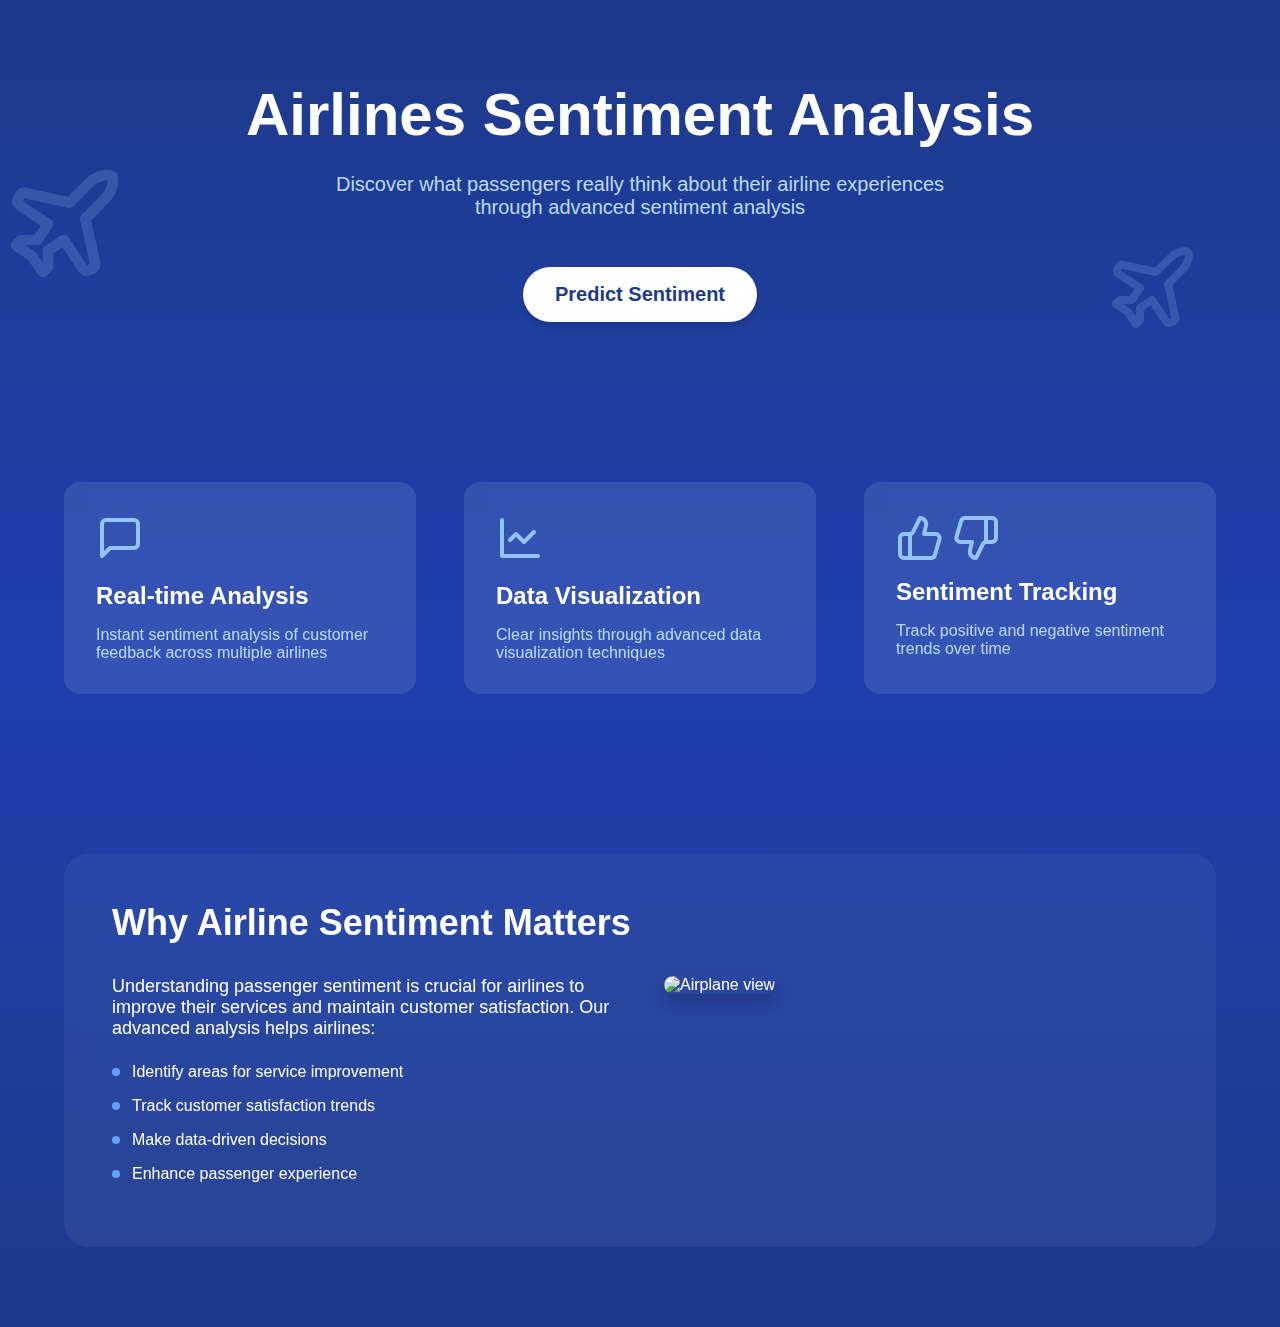
==== template/index.html @ ba4dd28b "sss" ====
<!DOCTYPE html>
<html lang="en">
  <head>
    <meta charset="UTF-8" />
    <meta name="viewport" content="width=device-width, initial-scale=1.0" />
    <title>Airlines Sentiment Analysis</title>
    <link rel="stylesheet" href="styles.css" />
  </head>
  <body>
    <div class="min-h-screen">
      <!-- Hero Section with Animated Plane -->
      <div class="hero-section">
        <div class="plane-container">
          <div class="plane plane-1">
            <svg
              xmlns="http://www.w3.org/2000/svg"
              width="128"
              height="128"
              viewBox="0 0 24 24"
              fill="none"
              stroke="currentColor"
              stroke-width="2"
              stroke-linecap="round"
              stroke-linejoin="round"
            >
              <path
                d="M17.8 19.2 16 11l3.5-3.5C21 6 21.5 4 21 3c-1-.5-3 0-4.5 1.5L13 8 4.8 6.2c-.5-.1-.9.1-1.1.5l-.3.5c-.2.5-.1 1 .3 1.3L9 12l-2 3H4l-1 1 3 2 2 3 1-1v-3l3-2 3.5 5.3c.3.4.8.5 1.3.3l.5-.2c.4-.3.6-.7.5-1.2z"
              />
            </svg>
          </div>
          <div class="plane plane-2">
            <svg
              xmlns="http://www.w3.org/2000/svg"
              width="96"
              height="96"
              viewBox="0 0 24 24"
              fill="none"
              stroke="currentColor"
              stroke-width="2"
              stroke-linecap="round"
              stroke-linejoin="round"
            >
              <path
                d="M17.8 19.2 16 11l3.5-3.5C21 6 21.5 4 21 3c-1-.5-3 0-4.5 1.5L13 8 4.8 6.2c-.5-.1-.9.1-1.1.5l-.3.5c-.2.5-.1 1 .3 1.3L9 12l-2 3H4l-1 1 3 2 2 3 1-1v-3l3-2 3.5 5.3c.3.4.8.5 1.3.3l.5-.2c.4-.3.6-.7.5-1.2z"
              />
            </svg>
          </div>
        </div>

        <div class="container hero-content">
          <h1 class="fade-in">Airlines Sentiment Analysis</h1>
          <p class="fade-in-delayed">
            Discover what passengers really think about their airline
            experiences through advanced sentiment analysis
          </p>
          <button class="pulse-slow">Predict Sentiment</button>
        </div>
      </div>

      <!-- Features Grid -->
      <div class="container features-grid">
        <div class="feature-card">
          <svg
            class="icon"
            xmlns="http://www.w3.org/2000/svg"
            width="48"
            height="48"
            viewBox="0 0 24 24"
            fill="none"
            stroke="currentColor"
            stroke-width="2"
            stroke-linecap="round"
            stroke-linejoin="round"
          >
            <path
              d="M21 15a2 2 0 0 1-2 2H7l-4 4V5a2 2 0 0 1 2-2h14a2 2 0 0 1 2 2z"
            />
          </svg>
          <h3>Real-time Analysis</h3>
          <p>
            Instant sentiment analysis of customer feedback across multiple
            airlines
          </p>
        </div>

        <div class="feature-card">
          <svg
            class="icon"
            xmlns="http://www.w3.org/2000/svg"
            width="48"
            height="48"
            viewBox="0 0 24 24"
            fill="none"
            stroke="currentColor"
            stroke-width="2"
            stroke-linecap="round"
            stroke-linejoin="round"
          >
            <path d="M3 3v18h18" />
            <path d="m19 9-5 5-4-4-3 3" />
          </svg>
          <h3>Data Visualization</h3>
          <p>Clear insights through advanced data visualization techniques</p>
        </div>

        <div class="feature-card">
          <div class="thumbs-container">
            <svg
              class="icon thumbs-up"
              xmlns="http://www.w3.org/2000/svg"
              width="48"
              height="48"
              viewBox="0 0 24 24"
              fill="none"
              stroke="currentColor"
              stroke-width="2"
              stroke-linecap="round"
              stroke-linejoin="round"
            >
              <path d="M7 10v12" />
              <path
                d="M15 5.88 14 10h5.83a2 2 0 0 1 1.92 2.56l-2.33 8A2 2 0 0 1 17.5 22H4a2 2 0 0 1-2-2v-8a2 2 0 0 1 2-2h2.76a2 2 0 0 0 1.79-1.11L12 2h0a3.13 3.13 0 0 1 3 3.88Z"
              />
            </svg>
            <svg
              class="icon thumbs-down"
              xmlns="http://www.w3.org/2000/svg"
              width="48"
              height="48"
              viewBox="0 0 24 24"
              fill="none"
              stroke="currentColor"
              stroke-width="2"
              stroke-linecap="round"
              stroke-linejoin="round"
            >
              <path d="M17 14V2" />
              <path
                d="M9 18.12 10 14H4.17a2 2 0 0 1-1.92-2.56l2.33-8A2 2 0 0 1 6.5 2H20a2 2 0 0 1 2 2v8a2 2 0 0 1-2 2h-2.76a2 2 0 0 0-1.79 1.11L12 22h0a3.13 3.13 0 0 1-3-3.88Z"
              />
            </svg>
          </div>
          <h3>Sentiment Tracking</h3>
          <p>Track positive and negative sentiment trends over time</p>
        </div>
      </div>

      <!-- Info Section -->
      <div class="container info-section">
        <div class="info-content">
          <h2>Why Airline Sentiment Matters</h2>
          <div class="info-grid">
            <div class="info-text">
              <p>
                Understanding passenger sentiment is crucial for airlines to
                improve their services and maintain customer satisfaction. Our
                advanced analysis helps airlines:
              </p>
              <ul>
                <li>
                  <div class="bullet"></div>
                  Identify areas for service improvement
                </li>
                <li>
                  <div class="bullet"></div>
                  Track customer satisfaction trends
                </li>
                <li>
                  <div class="bullet"></div>
                  Make data-driven decisions
                </li>
                <li>
                  <div class="bullet"></div>
                  Enhance passenger experience
                </li>
              </ul>
            </div>
            <div class="info-image">
              <img
                src="https://images.unsplash.com/photo-1436491865332-7a61a109cc05?auto=format&fit=crop&w=800"
                alt="Airplane view"
              />
            </div>
          </div>
        </div>
      </div>
    </div>
  </body>
</html>
---- template/styles.css ----
/* Base styles */
* {
    margin: 0;
    padding: 0;
    box-sizing: border-box;
}

body {
    font-family: -apple-system, BlinkMacSystemFont, "Segoe UI", Roboto, Helvetica, Arial, sans-serif;
    min-height: 100vh;
    background: linear-gradient(to bottom, #1e3a8a, #1e40af, #1e3a8a);
    color: white;
}

.container {
    max-width: 1200px;
    margin: 0 auto;
    padding: 0 24px;
}

/* Hero Section */
.hero-section {
    position: relative;
    overflow: hidden;
    padding: 80px 0;
}

.plane-container {
    position: absolute;
    width: 100%;
    height: 100%;
}

.plane {
    position: absolute;
    opacity: 0.2;
    color: #93c5fd;
}

.plane-1 {
    top: 80px;
    left: 0;
    animation: float 6s ease-in-out infinite;
}

.plane-2 {
    top: 160px;
    right: 80px;
    animation: float 6s ease-in-out infinite;
    animation-delay: 2s;
}

.hero-content {
    position: relative;
    text-align: center;
}

.hero-content h1 {
    font-size: 3.75rem;
    font-weight: bold;
    margin-bottom: 1.5rem;
    animation: fadeIn 1s ease-out forwards;
}

.hero-content p {
    font-size: 1.25rem;
    color: #bfdbfe;
    max-width: 42rem;
    margin: 0 auto 3rem;
    animation: fadeIn 1s ease-out forwards;
    animation-delay: 0.5s;
}

.hero-content button {
    background: white;
    color: #1e3a8a;
    padding: 1rem 2rem;
    border: none;
    border-radius: 9999px;
    font-size: 1.25rem;
    font-weight: bold;
    cursor: pointer;
    transition: all 0.3s;
    box-shadow: 0 4px 6px rgba(0, 0, 0, 0.1);
    animation: pulse 3s cubic-bezier(0.4, 0, 0.6, 1) infinite;
}

.hero-content button:hover {
    background: #f3f4f6;
    box-shadow: 0 8px 12px rgba(0, 0, 0, 0.2);
}

/* Features Grid */
.features-grid {
    display: grid;
    grid-template-columns: repeat(auto-fit, minmax(300px, 1fr));
    gap: 3rem;
    padding: 80px 24px;
}

.feature-card {
    background: rgba(255, 255, 255, 0.1);
    backdrop-filter: blur(8px);
    padding: 2rem;
    border-radius: 1rem;
    transition: transform 0.3s;
}

.feature-card:hover {
    transform: scale(1.05);
}

.feature-card .icon {
    color: #93c5fd;
    margin-bottom: 1rem;
}

.thumbs-container {
    display: flex;
    gap: 0.5rem;
}

.thumbs-up {
    color: #4ade80;
}

.thumbs-down {
    color: #f87171;
}

.feature-card h3 {
    font-size: 1.5rem;
    font-weight: bold;
    margin-bottom: 1rem;
}

.feature-card p {
    color: #bfdbfe;
}

/* Info Section */
.info-section {
    padding: 80px 24px;
}

.info-content {
    background: rgba(255, 255, 255, 0.05);
    backdrop-filter: blur(8px);
    border-radius: 1.5rem;
    padding: 3rem;
}

.info-content h2 {
    font-size: 2.25rem;
    font-weight: bold;
    margin-bottom: 2rem;
}

.info-grid {
    display: grid;
    grid-template-columns: repeat(auto-fit, minmax(300px, 1fr));
    gap: 3rem;
}

.info-text p {
    font-size: 1.125rem;
    margin-bottom: 1.5rem;
}

.info-text ul {
    list-style: none;
}

.info-text li {
    display: flex;
    align-items: center;
    gap: 0.75rem;
    margin-bottom: 1rem;
}

.bullet {
    width: 0.5rem;
    height: 0.5rem;
    background: #60a5fa;
    border-radius: 50%;
}

.info-image img {
    width: 100%;
    border-radius: 0.75rem;
    box-shadow: 0 8px 16px rgba(0, 0, 0, 0.2);
}

/* Animations */
@keyframes float {
    0%, 100% {
        transform: translateY(0) rotate(-10deg);
    }
    50% {
        transform: translateY(-20px) rotate(10deg);
    }
}

@keyframes fadeIn {
    from {
        opacity: 0;
        transform: translateY(20px);
    }
    to {
        opacity: 1;
        transform: translateY(0);
    }
}

@keyframes pulse {
    0%, 100% {
        opacity: 1;
        transform: scale(1);
    }
    50% {
        opacity: 0.9;
        transform: scale(1.05);
    }
}

/* Responsive Design */
@media (max-width: 768px) {
    .hero-content h1 {
        font-size: 2.5rem;
    }
    
    .hero-content p {
        font-size: 1.125rem;
    }
    
    .features-grid {
        grid-template-columns: 1fr;
    }
    
    .info-grid {
        grid-template-columns: 1fr;
    }
}
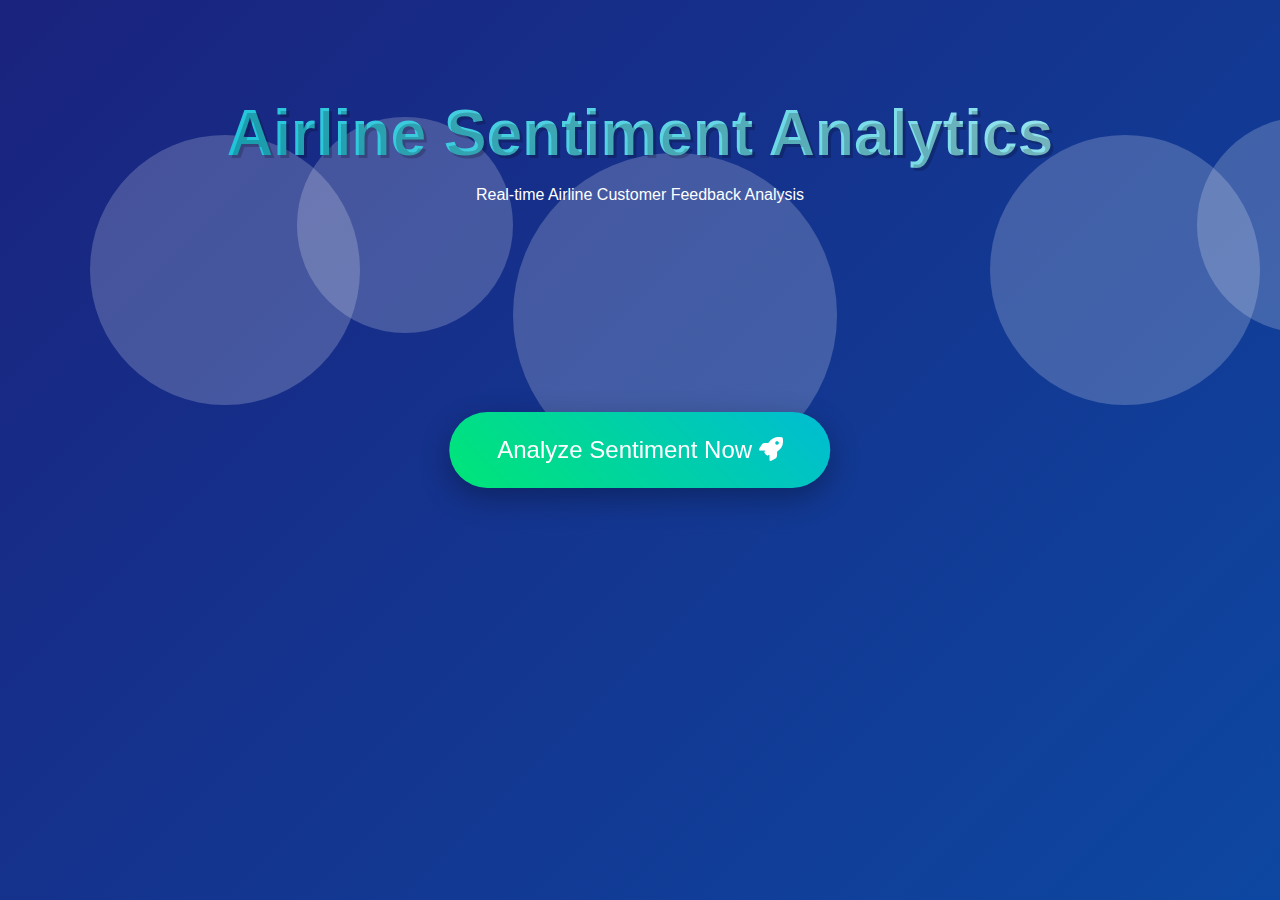
==== commit f19f1712: "dfghj" ====
--- a/template/index.html
+++ b/template/index.html
@@ -4,186 +4,144 @@
     <meta charset="UTF-8" />
     <meta name="viewport" content="width=device-width, initial-scale=1.0" />
     <title>Airlines Sentiment Analysis</title>
-    <link rel="stylesheet" href="styles.css" />
+    <link
+      rel="stylesheet"
+      href="https://cdnjs.cloudflare.com/ajax/libs/font-awesome/6.0.0/css/all.min.css"
+    />
+    <style>
+      * {
+        margin: 0;
+        padding: 0;
+        box-sizing: border-box;
+        font-family: "Segoe UI", sans-serif;
+      }
+
+      body {
+        background: linear-gradient(135deg, #1a237e, #0d47a1);
+        overflow-x: hidden;
+      }
+
+      .parallax-container {
+        height: 100vh;
+        position: relative;
+        overflow: hidden;
+      }
+
+      .clouds {
+        position: absolute;
+        width: 100%;
+        height: 100%;
+        background: url('data:image/svg+xml;utf8,<svg viewBox="0 0 100 100" xmlns="http://www.w3.org/2000/svg"><circle cx="25" cy="30" r="15" fill="%23ffffff" opacity="0.2"/><circle cx="45" cy="25" r="12" fill="%23ffffff" opacity="0.2"/><circle cx="75" cy="35" r="18" fill="%23ffffff" opacity="0.2"/></svg>');
+        animation: cloudMove 60s linear infinite;
+      }
+
+      @keyframes cloudMove {
+        0% {
+          transform: translateX(0);
+        }
+        100% {
+          transform: translateX(-50%);
+        }
+      }
+
+      .content {
+        position: relative;
+        z-index: 1;
+        padding: 2rem;
+        color: white;
+      }
+
+      header {
+        text-align: center;
+        padding: 4rem 0;
+        animation: fadeIn 1.5s ease-out;
+      }
+
+      h1 {
+        font-size: 4rem;
+        margin-bottom: 1rem;
+        text-shadow: 3px 3px 0 rgba(0, 0, 0, 0.2);
+        background: linear-gradient(45deg, #00bcd4, #b2ebf2);
+        -webkit-background-clip: text;
+        -webkit-text-fill-color: transparent;
+      }
+
+      .airplane {
+        position: absolute;
+        top: 30%;
+        left: -200px;
+        font-size: 5rem;
+        animation: fly 15s linear infinite;
+      }
+
+      @keyframes fly {
+        0% {
+          transform: translateX(-200px) translateY(0);
+        }
+        50% {
+          transform: translateX(150vw) translateY(-50px);
+        }
+        100% {
+          transform: translateX(150vw) translateY(0);
+        }
+      }
+
+      .predict-btn {
+        position: fixed;
+        top: 50%;
+        left: 50%;
+        transform: translate(-50%, -50%);
+        padding: 1.5rem 3rem;
+        font-size: 1.5rem;
+        background: linear-gradient(45deg, #00e676, #00bcd4);
+        border: none;
+        border-radius: 50px;
+        color: white;
+        cursor: pointer;
+        transition: all 0.3s ease;
+        box-shadow: 0 10px 30px rgba(0, 0, 0, 0.3);
+        z-index: 2;
+      }
+
+      .predict-btn:hover {
+        transform: translate(-50%, -50%) scale(1.1);
+        box-shadow: 0 15px 40px rgba(0, 0, 0, 0.4);
+      }
+
+      @keyframes fadeIn {
+        from {
+          opacity: 0;
+          transform: translateY(-50px);
+        }
+        to {
+          opacity: 1;
+          transform: translateY(0);
+        }
+      }
+    </style>
   </head>
   <body>
-    <div class="min-h-screen">
-      <!-- Hero Section with Animated Plane -->
-      <div class="hero-section">
-        <div class="plane-container">
-          <div class="plane plane-1">
-            <svg
-              xmlns="http://www.w3.org/2000/svg"
-              width="128"
-              height="128"
-              viewBox="0 0 24 24"
-              fill="none"
-              stroke="currentColor"
-              stroke-width="2"
-              stroke-linecap="round"
-              stroke-linejoin="round"
-            >
-              <path
-                d="M17.8 19.2 16 11l3.5-3.5C21 6 21.5 4 21 3c-1-.5-3 0-4.5 1.5L13 8 4.8 6.2c-.5-.1-.9.1-1.1.5l-.3.5c-.2.5-.1 1 .3 1.3L9 12l-2 3H4l-1 1 3 2 2 3 1-1v-3l3-2 3.5 5.3c.3.4.8.5 1.3.3l.5-.2c.4-.3.6-.7.5-1.2z"
-              />
-            </svg>
-          </div>
-          <div class="plane plane-2">
-            <svg
-              xmlns="http://www.w3.org/2000/svg"
-              width="96"
-              height="96"
-              viewBox="0 0 24 24"
-              fill="none"
-              stroke="currentColor"
-              stroke-width="2"
-              stroke-linecap="round"
-              stroke-linejoin="round"
-            >
-              <path
-                d="M17.8 19.2 16 11l3.5-3.5C21 6 21.5 4 21 3c-1-.5-3 0-4.5 1.5L13 8 4.8 6.2c-.5-.1-.9.1-1.1.5l-.3.5c-.2.5-.1 1 .3 1.3L9 12l-2 3H4l-1 1 3 2 2 3 1-1v-3l3-2 3.5 5.3c.3.4.8.5 1.3.3l.5-.2c.4-.3.6-.7.5-1.2z"
-              />
-            </svg>
-          </div>
-        </div>
+    <div class="parallax-container">
+      <div class="clouds"></div>
+      <i class="fas fa-paper-plane airplane"></i>
 
-        <div class="container hero-content">
-          <h1 class="fade-in">Airlines Sentiment Analysis</h1>
-          <p class="fade-in-delayed">
-            Discover what passengers really think about their airline
-            experiences through advanced sentiment analysis
-          </p>
-          <button class="pulse-slow">Predict Sentiment</button>
-        </div>
-      </div>
+      <div class="content">
+        <header>
+          <h1>Airline Sentiment Analytics</h1>
+          <p>Real-time Airline Customer Feedback Analysis</p>
+        </header>
 
-      <!-- Features Grid -->
-      <div class="container features-grid">
-        <div class="feature-card">
-          <svg
-            class="icon"
-            xmlns="http://www.w3.org/2000/svg"
-            width="48"
-            height="48"
-            viewBox="0 0 24 24"
-            fill="none"
-            stroke="currentColor"
-            stroke-width="2"
-            stroke-linecap="round"
-            stroke-linejoin="round"
-          >
-            <path
-              d="M21 15a2 2 0 0 1-2 2H7l-4 4V5a2 2 0 0 1 2-2h14a2 2 0 0 1 2 2z"
-            />
-          </svg>
-          <h3>Real-time Analysis</h3>
-          <p>
-            Instant sentiment analysis of customer feedback across multiple
-            airlines
-          </p>
-        </div>
-
-        <div class="feature-card">
-          <svg
-            class="icon"
-            xmlns="http://www.w3.org/2000/svg"
-            width="48"
-            height="48"
-            viewBox="0 0 24 24"
-            fill="none"
-            stroke="currentColor"
-            stroke-width="2"
-            stroke-linecap="round"
-            stroke-linejoin="round"
-          >
-            <path d="M3 3v18h18" />
-            <path d="m19 9-5 5-4-4-3 3" />
-          </svg>
-          <h3>Data Visualization</h3>
-          <p>Clear insights through advanced data visualization techniques</p>
-        </div>
-
-        <div class="feature-card">
-          <div class="thumbs-container">
-            <svg
-              class="icon thumbs-up"
-              xmlns="http://www.w3.org/2000/svg"
-              width="48"
-              height="48"
-              viewBox="0 0 24 24"
-              fill="none"
-              stroke="currentColor"
-              stroke-width="2"
-              stroke-linecap="round"
-              stroke-linejoin="round"
-            >
-              <path d="M7 10v12" />
-              <path
-                d="M15 5.88 14 10h5.83a2 2 0 0 1 1.92 2.56l-2.33 8A2 2 0 0 1 17.5 22H4a2 2 0 0 1-2-2v-8a2 2 0 0 1 2-2h2.76a2 2 0 0 0 1.79-1.11L12 2h0a3.13 3.13 0 0 1 3 3.88Z"
-              />
-            </svg>
-            <svg
-              class="icon thumbs-down"
-              xmlns="http://www.w3.org/2000/svg"
-              width="48"
-              height="48"
-              viewBox="0 0 24 24"
-              fill="none"
-              stroke="currentColor"
-              stroke-width="2"
-              stroke-linecap="round"
-              stroke-linejoin="round"
-            >
-              <path d="M17 14V2" />
-              <path
-                d="M9 18.12 10 14H4.17a2 2 0 0 1-1.92-2.56l2.33-8A2 2 0 0 1 6.5 2H20a2 2 0 0 1 2 2v8a2 2 0 0 1-2 2h-2.76a2 2 0 0 0-1.79 1.11L12 22h0a3.13 3.13 0 0 1-3-3.88Z"
-              />
-            </svg>
-          </div>
-          <h3>Sentiment Tracking</h3>
-          <p>Track positive and negative sentiment trends over time</p>
-        </div>
-      </div>
-
-      <!-- Info Section -->
-      <div class="container info-section">
-        <div class="info-content">
-          <h2>Why Airline Sentiment Matters</h2>
-          <div class="info-grid">
-            <div class="info-text">
-              <p>
-                Understanding passenger sentiment is crucial for airlines to
-                improve their services and maintain customer satisfaction. Our
-                advanced analysis helps airlines:
-              </p>
-              <ul>
-                <li>
-                  <div class="bullet"></div>
-                  Identify areas for service improvement
-                </li>
-                <li>
-                  <div class="bullet"></div>
-                  Track customer satisfaction trends
-                </li>
-                <li>
-                  <div class="bullet"></div>
-                  Make data-driven decisions
-                </li>
-                <li>
-                  <div class="bullet"></div>
-                  Enhance passenger experience
-                </li>
-              </ul>
-            </div>
-            <div class="info-image">
-              <img
-                src="https://images.unsplash.com/photo-1436491865332-7a61a109cc05?auto=format&fit=crop&w=800"
-                alt="Airplane view"
-              />
-            </div>
-          </div>
-        </div>
+        <button class="predict-btn" onclick="analyzeSentiment()">
+          Analyze Sentiment Now
+          <i class="fas fa-rocket"></i>
+        </button>
       </div>
     </div>
+
+    <script>
+      function analyzeSentiment() {
+        window.location.href = "/predict";
+      }
+    </script>
   </body>
 </html>
